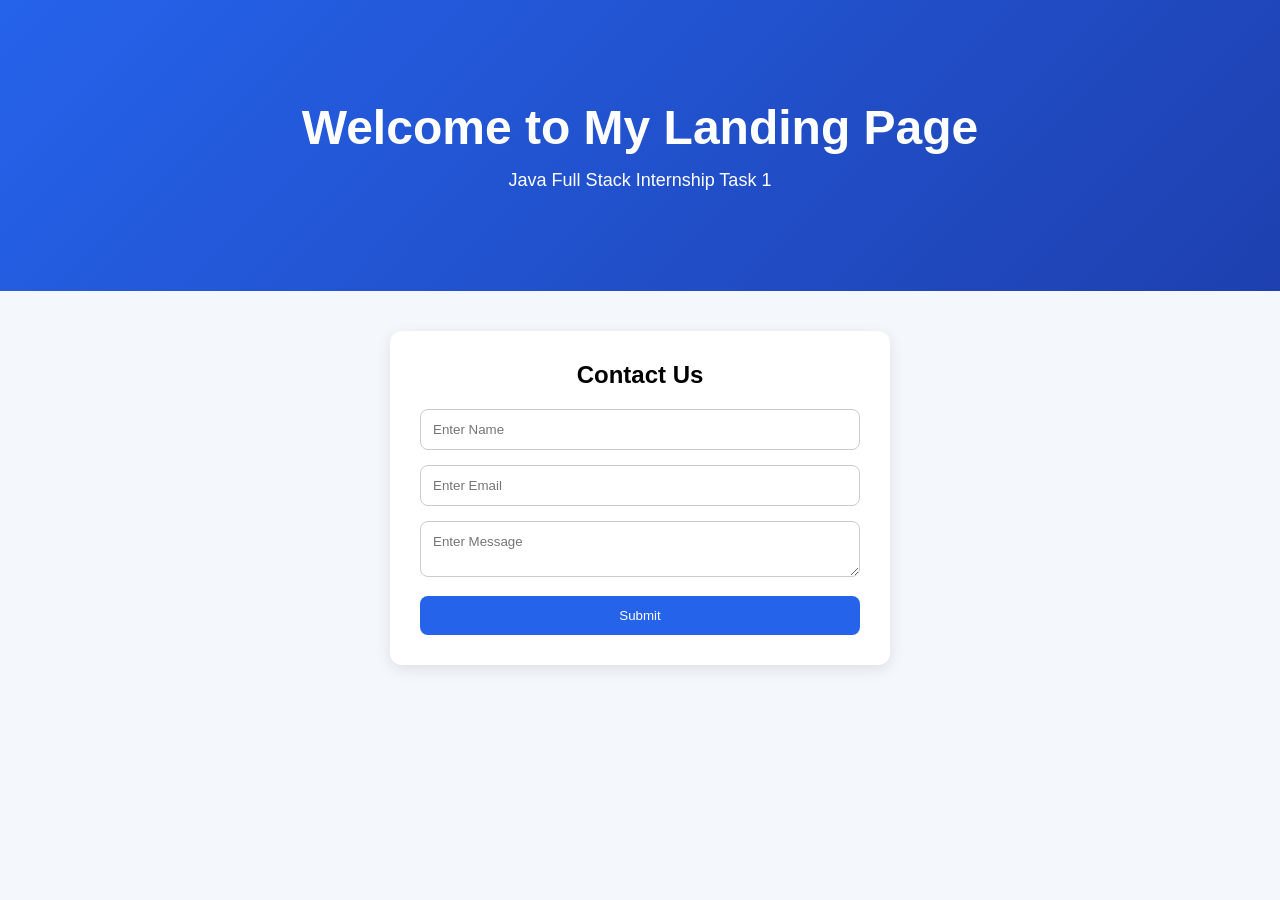
==== src/main/resources/static/index.html @ 357e9256 "Initial commit" ====
<!DOCTYPE html>
<html>
<head>
    <title>Java Full Stack Task 1</title>
    <link rel="stylesheet" href="style.css">
</head>
<body>

<section class="hero">
    <h1>Welcome to My Landing Page</h1>
    <p>Java Full Stack Internship Task 1</p>
</section>

<section class="contact">
    <h2>Contact Us</h2>

    <form action="/submit" method="post">

        <input type="text"
               name="name"
               placeholder="Enter Name"
               required>

        <input type="email"
               name="email"
               placeholder="Enter Email"
               required>

        <textarea name="message"
                  placeholder="Enter Message"
                  required></textarea>

        <button type="submit">
            Submit
        </button>

    </form>
</section>

</body>
</html>
---- src/main/resources/static/style.css ----
*{
    margin:0;
    padding:0;
    box-sizing:border-box;
    font-family:Arial,sans-serif;
}

body{
    background:#f4f7fc;
}

.hero{
    background:linear-gradient(135deg,#2563eb,#1e40af);
    color:white;
    text-align:center;
    padding:100px 20px;
}

.hero h1{
    font-size:48px;
    margin-bottom:15px;
}

.hero p{
    font-size:18px;
}

.contact{
    width:500px;
    margin:40px auto;
    background:white;
    padding:30px;
    border-radius:12px;
    box-shadow:0 4px 15px rgba(0,0,0,0.1);
}

.contact h2{
    text-align:center;
    margin-bottom:20px;
}

input,textarea{
    width:100%;
    padding:12px;
    margin-bottom:15px;
    border:1px solid #ccc;
    border-radius:8px;
}

button{
    width:100%;
    padding:12px;
    border:none;
    background:#2563eb;
    color:white;
    border-radius:8px;
    cursor:pointer;
}

button:hover{
    background:#1e40af;
}
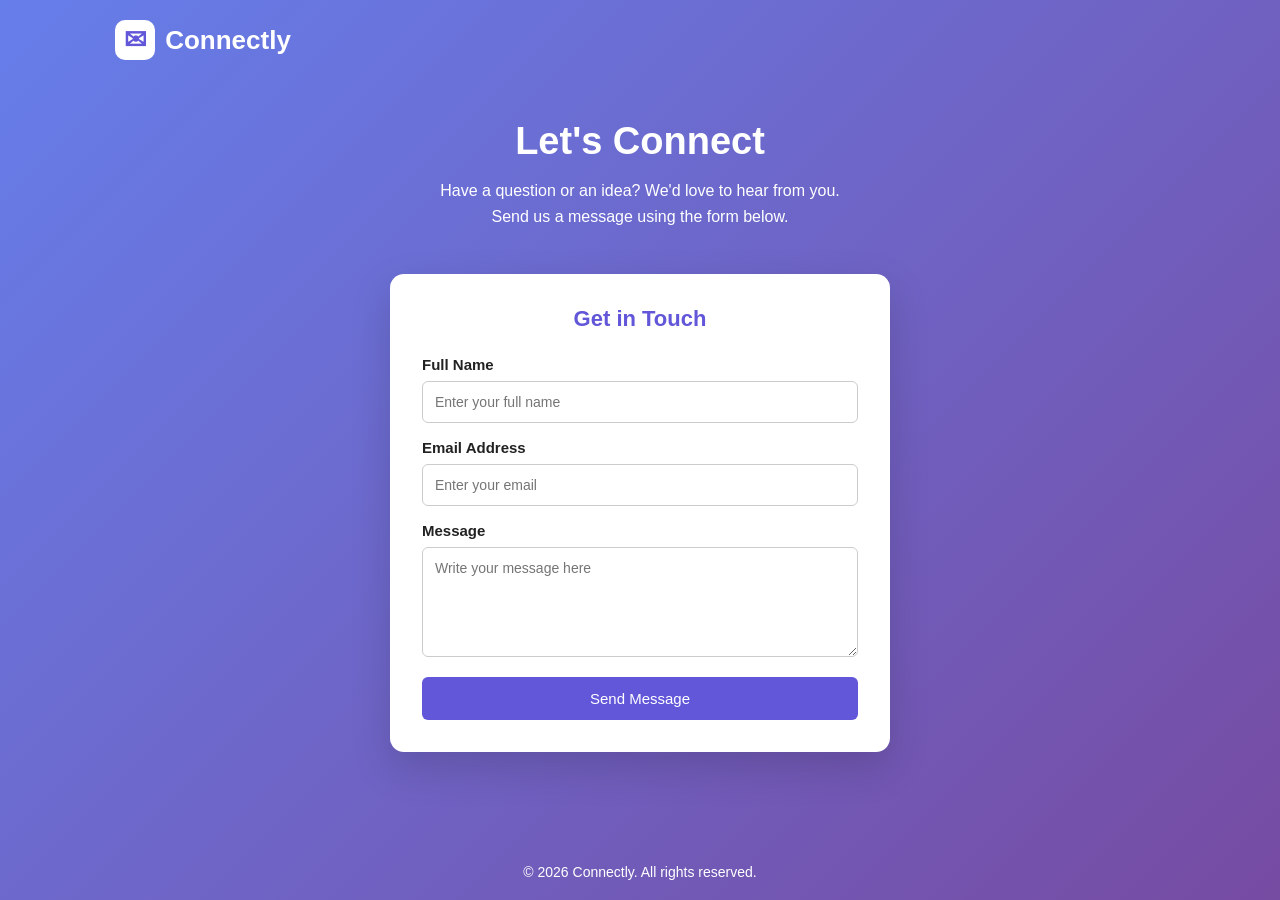
==== commit 6f5f1984: "Initial commit - Contact Form :wq#" ====
--- a/src/main/resources/static/index.html
+++ b/src/main/resources/static/index.html
@@ -1,41 +1,83 @@
-<!DOCTYPE html>
-<html>
-<head>
-    <title>Java Full Stack Task 1</title>
-    <link rel="stylesheet" href="style.css">
-</head>
-<body>
-
-<section class="hero">
-    <h1>Welcome to My Landing Page</h1>
-    <p>Java Full Stack Internship Task 1</p>
-</section>
-
-<section class="contact">
-    <h2>Contact Us</h2>
-
-    <form action="/submit" method="post">
-
-        <input type="text"
-               name="name"
-               placeholder="Enter Name"
-               required>
-
-        <input type="email"
-               name="email"
-               placeholder="Enter Email"
-               required>
-
-        <textarea name="message"
-                  placeholder="Enter Message"
-                  required></textarea>
-
-        <button type="submit">
-            Submit
-        </button>
-
-    </form>
-</section>
-
-</body>
+
+<!DOCTYPE html>
+<html lang="en">
+<head>
+    <meta charset="UTF-8">
+    <meta name="viewport" content="width=device-width, initial-scale=1.0">
+
+    <title>Connectly - Contact Us</title>
+
+    <!-- Connect the CSS file -->
+    <link rel="stylesheet" href="style.css">
+</head>
+<body>
+
+    <!-- Navigation Bar -->
+    <nav class="navbar">
+        <div class="logo">
+            <span class="logo-icon">&#9993;</span>
+            <span>Connectly</span>
+        </div>
+    </nav>
+
+    <!-- Main Section -->
+    <main class="main-container">
+
+        <section class="hero">
+            <h1>Let's Connect</h1>
+            <p>Have a question or an idea? We'd love to hear from you.</p>
+            <p>Send us a message using the form below.</p>
+        </section>
+
+        <!-- Contact Form -->
+        <section class="contact-card" id="contact">
+
+            <h2>Get in Touch</h2>
+
+            <form action="/contact" method="post">
+
+                <div class="form-group">
+                    <label for="name">Full Name</label>
+                    <input
+                        type="text"
+                        id="name"
+                        name="name"
+                        placeholder="Enter your full name"
+                        required>
+                </div>
+
+                <div class="form-group">
+                    <label for="email">Email Address</label>
+                    <input
+                        type="email"
+                        id="email"
+                        name="email"
+                        placeholder="Enter your email"
+                        required>
+                </div>
+
+                <div class="form-group">
+                    <label for="message">Message</label>
+                    <textarea
+                        id="message"
+                        name="message"
+                        placeholder="Write your message here"
+                        rows="5"
+                        required></textarea>
+                </div>
+
+                <button type="submit">Send Message</button>
+
+            </form>
+
+        </section>
+
+    </main>
+
+    <!-- Footer -->
+    <footer>
+        <p>&copy; 2026 Connectly. All rights reserved.</p>
+    </footer>
+
+</body>
 </html>
--- a/src/main/resources/static/style.css
+++ b/src/main/resources/static/style.css
@@ -1,62 +1,195 @@
-*{
-    margin:0;
-    padding:0;
-    box-sizing:border-box;
-    font-family:Arial,sans-serif;
-}
-
-body{
-    background:#f4f7fc;
-}
-
-.hero{
-    background:linear-gradient(135deg,#2563eb,#1e40af);
-    color:white;
-    text-align:center;
-    padding:100px 20px;
-}
-
-.hero h1{
-    font-size:48px;
-    margin-bottom:15px;
-}
-
-.hero p{
-    font-size:18px;
-}
-
-.contact{
-    width:500px;
-    margin:40px auto;
-    background:white;
-    padding:30px;
-    border-radius:12px;
-    box-shadow:0 4px 15px rgba(0,0,0,0.1);
-}
-
-.contact h2{
-    text-align:center;
-    margin-bottom:20px;
-}
-
-input,textarea{
-    width:100%;
-    padding:12px;
-    margin-bottom:15px;
-    border:1px solid #ccc;
-    border-radius:8px;
-}
-
-button{
-    width:100%;
-    padding:12px;
-    border:none;
-    background:#2563eb;
-    color:white;
-    border-radius:8px;
-    cursor:pointer;
-}
-
-button:hover{
-    background:#1e40af;
+
+/* Reset default styles */
+* {
+    margin: 0;
+    padding: 0;
+    box-sizing: border-box;
+}
+
+/* Whole page */
+body {
+    font-family: Arial, Helvetica, sans-serif;
+    min-height: 100vh;
+    display: flex;
+    flex-direction: column;
+    background: linear-gradient(135deg, #667eea, #764ba2);
+    color: #ffffff;
+}
+
+/* Navigation bar */
+.navbar {
+    width: 100%;
+    padding: 20px 9%;
+    display: flex;
+    align-items: center;
+    justify-content: space-between;
+}
+
+/* Logo */
+.logo {
+    display: flex;
+    align-items: center;
+    gap: 10px;
+    font-size: 26px;
+    font-weight: bold;
+    color: #ffffff;
+    cursor: pointer;
+}
+
+/* Envelope icon */
+.logo-icon {
+    width: 40px;
+    height: 40px;
+    display: flex;
+    align-items: center;
+    justify-content: center;
+    background: #ffffff;
+    color: #6256d9;
+    border-radius: 10px;
+    font-size: 27px;
+}
+
+/* Main content */
+.main-container {
+    width: 100%;
+    flex: 1;
+    display: flex;
+    flex-direction: column;
+    align-items: center;
+    padding: 40px 20px;
+}
+
+/* Heading section */
+.hero {
+    text-align: center;
+    margin-bottom: 45px;
+}
+
+.hero h1 {
+    font-size: 38px;
+    margin-bottom: 15px;
+    font-weight: bold;
+}
+
+.hero p {
+    font-size: 16px;
+    line-height: 1.6;
+}
+
+/* Contact form card */
+.contact-card {
+    width: 100%;
+    max-width: 500px;
+    background: #ffffff;
+    color: #222222;
+    padding: 32px;
+    border-radius: 14px;
+    box-shadow: 0 15px 40px rgba(0, 0, 0, 0.15);
+}
+
+/* Form heading */
+.contact-card h2 {
+    text-align: center;
+    color: #6256d9;
+    font-size: 22px;
+    margin-bottom: 24px;
+}
+
+/* Each form field */
+.form-group {
+    margin-bottom: 16px;
+}
+
+.form-group label {
+    display: block;
+    font-size: 15px;
+    font-weight: bold;
+    margin-bottom: 8px;
+}
+
+/* Input fields and message box */
+.form-group input,
+.form-group textarea {
+    width: 100%;
+    padding: 12px;
+    border: 1px solid #cccccc;
+    border-radius: 6px;
+    font-size: 14px;
+    font-family: Arial, Helvetica, sans-serif;
+    outline: none;
+    transition: border-color 0.3s, box-shadow 0.3s;
+}
+
+/* Input focus effect */
+.form-group input:focus,
+.form-group textarea:focus {
+    border-color: #6256d9;
+    box-shadow: 0 0 0 3px rgba(98, 86, 217, 0.12);
+}
+
+/* Message box */
+.form-group textarea {
+    resize: vertical;
+    min-height: 110px;
+}
+
+/* Submit button */
+button {
+    width: 100%;
+    padding: 13px;
+    background: #6256d9;
+    color: #ffffff;
+    border: none;
+    border-radius: 6px;
+    font-size: 15px;
+    cursor: pointer;
+    transition: background 0.3s, transform 0.2s;
+}
+
+button:hover {
+    background: #5145c5;
+    transform: translateY(-2px);
+}
+
+button:active {
+    transform: translateY(0);
+}
+
+/* Footer */
+footer {
+    text-align: center;
+    padding: 20px;
+    font-size: 14px;
+    color: #ffffff;
+}
+
+/* Responsive design for mobile devices */
+@media (max-width: 600px) {
+    .navbar {
+        padding: 18px 20px;
+    }
+
+    .logo {
+        font-size: 23px;
+    }
+
+    .main-container {
+        padding: 30px 16px;
+    }
+
+    .hero {
+        margin-bottom: 30px;
+    }
+
+    .hero h1 {
+        font-size: 30px;
+    }
+
+    .hero p {
+        font-size: 14px;
+    }
+
+    .contact-card {
+        padding: 25px 20px;
+    }
 }
